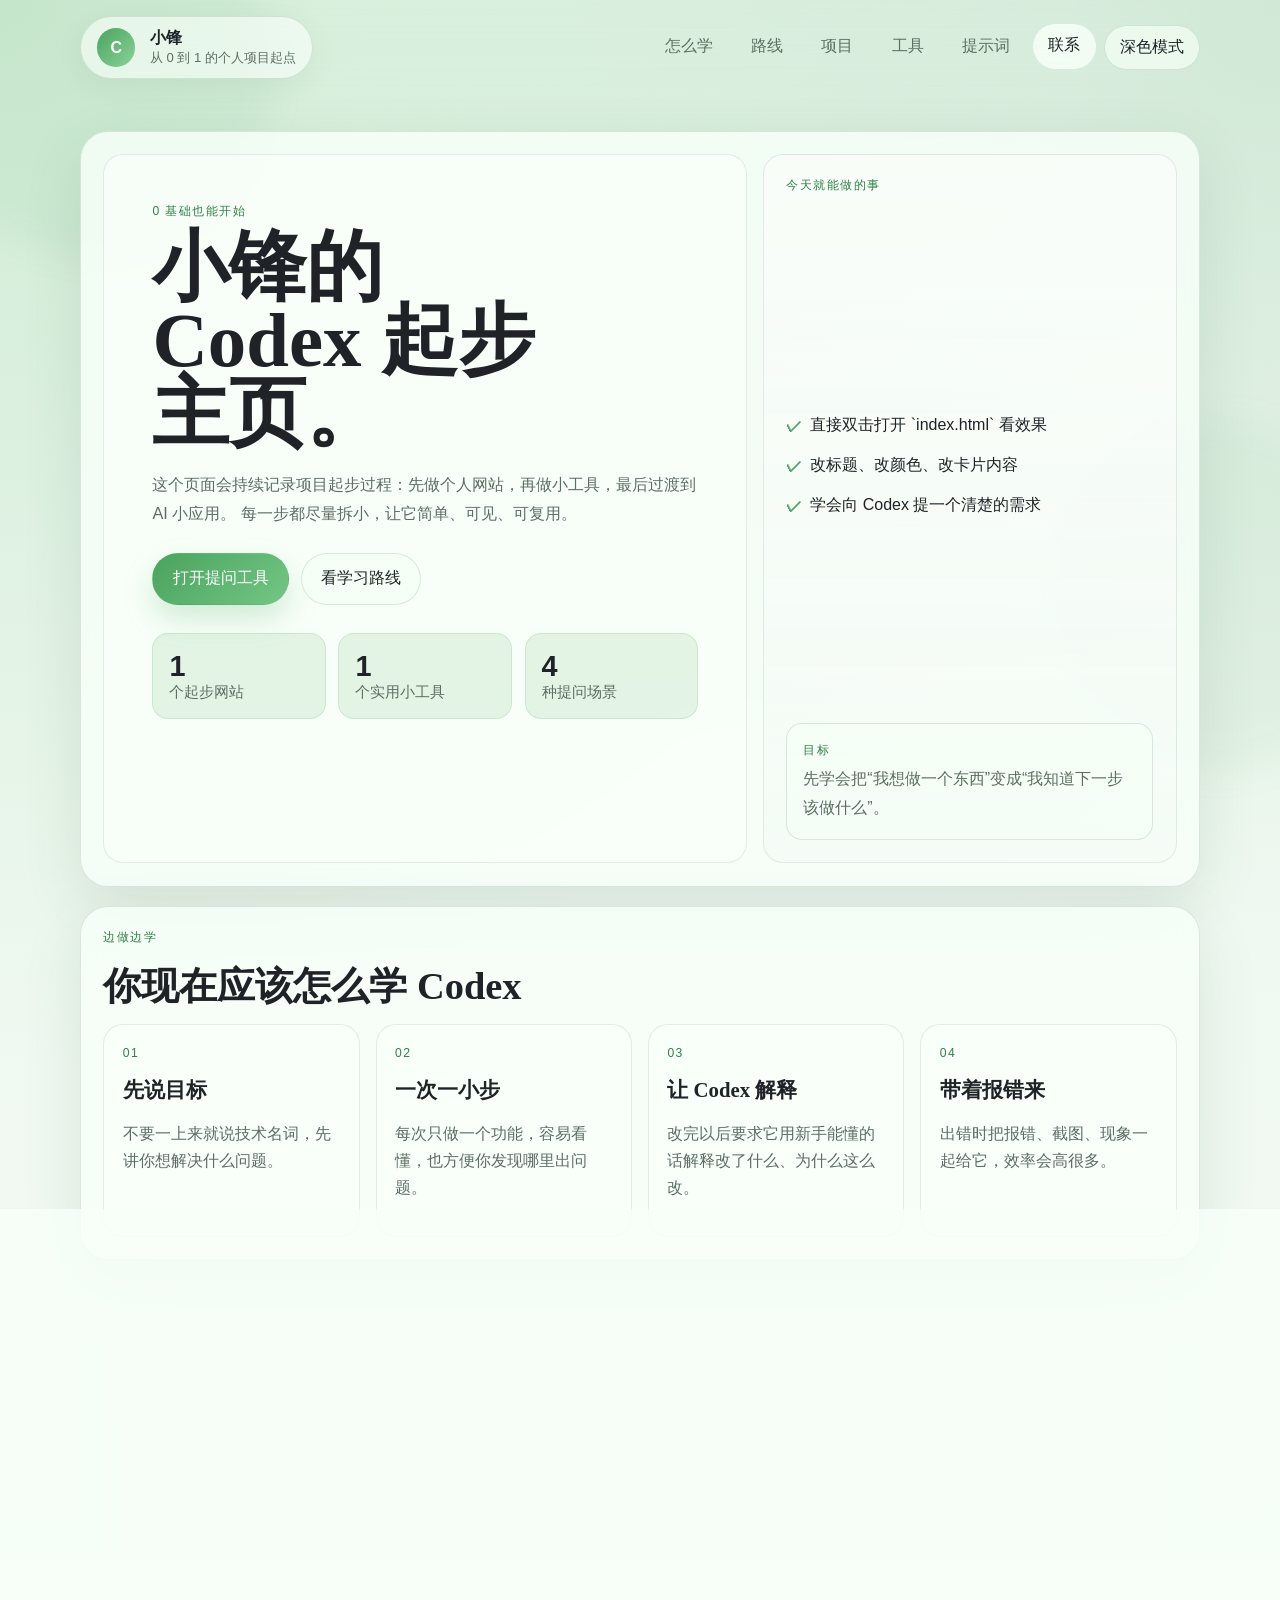
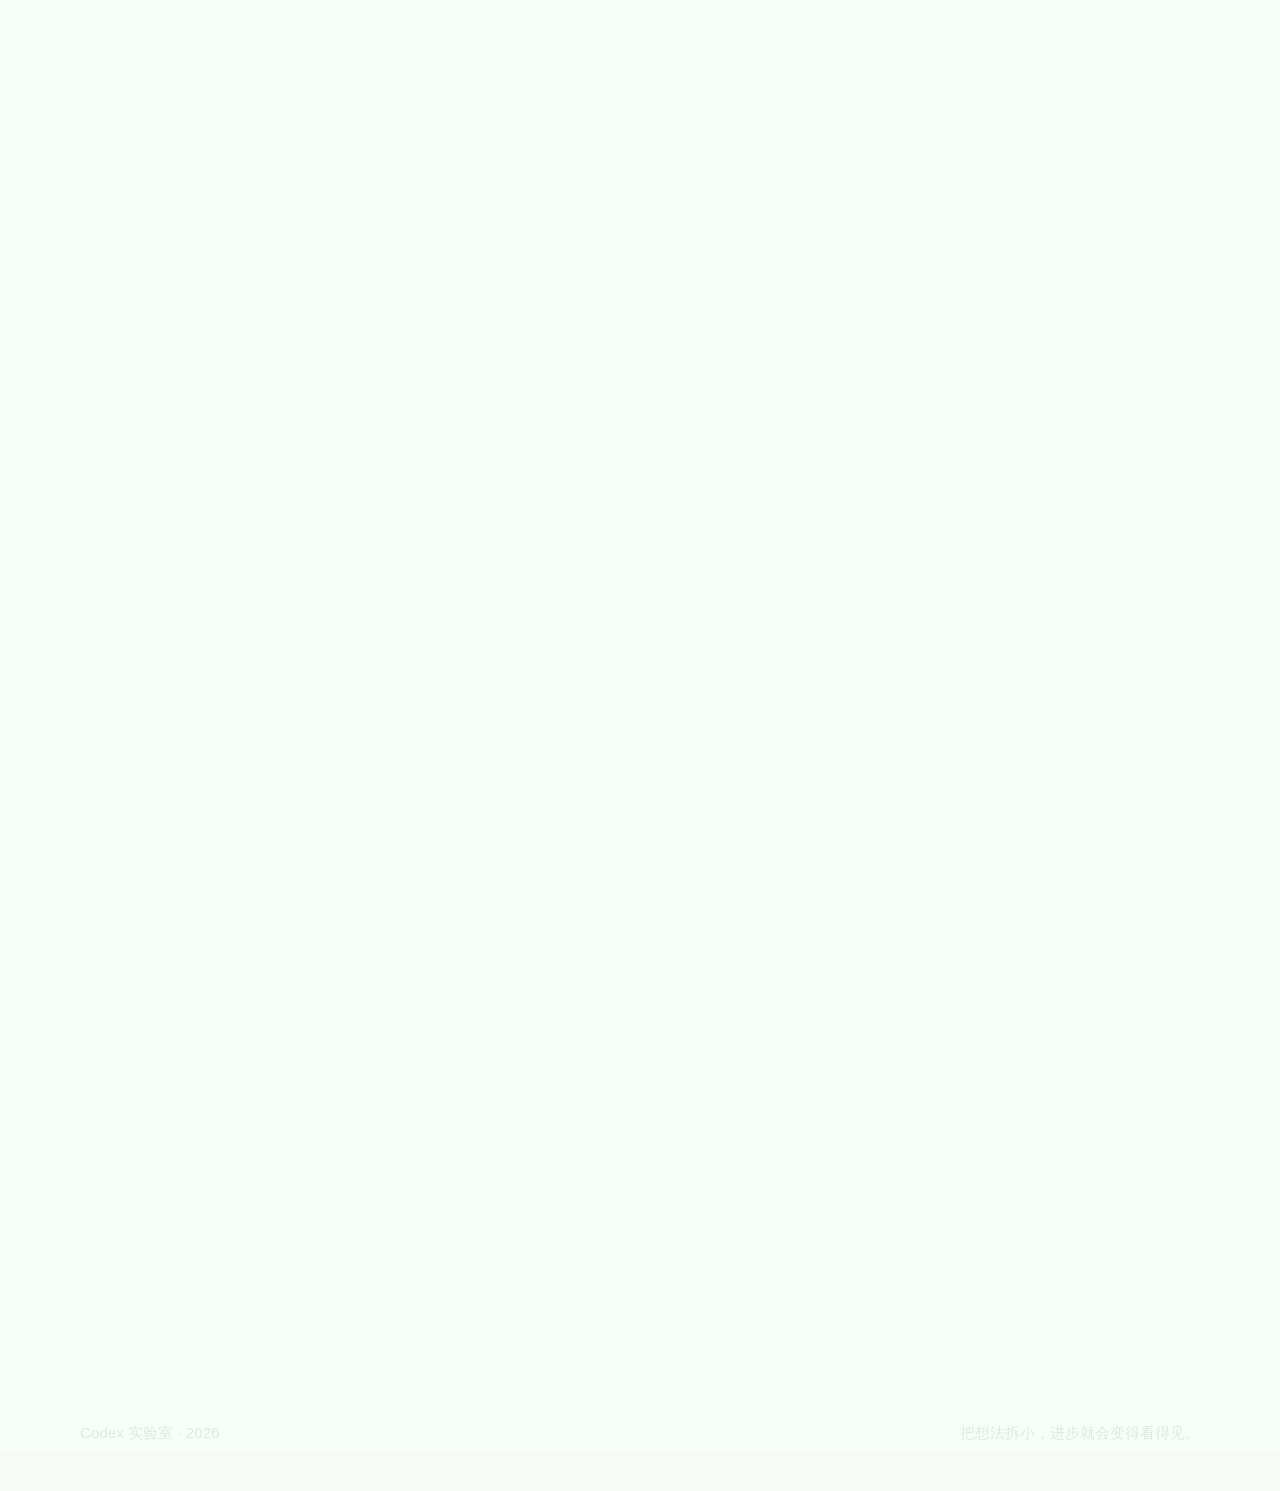
==== index.html @ beeeaec7 "first commit" ====
<!DOCTYPE html>
<html lang="zh-CN">
<head>
  <meta charset="UTF-8" />
  <meta name="viewport" content="width=device-width, initial-scale=1.0" />
  <title>小锋｜个人主页</title>
  <meta
    name="description"
    content="一个正在用 Codex 学习做项目的个人主页：从 0 基础开始，把想法变成能运行的东西。"
  />
  <script src="./theme.js"></script>
  <link rel="stylesheet" href="./style.css" />
</head>
<body>
  <header class="topbar">
    <a class="brand" href="#home">
      <span class="brand-mark">C</span>
      <span>
        <strong>小锋</strong>
        <small>从 0 到 1 的个人项目起点</small>
      </span>
    </a>

    <nav class="nav">
      <a href="#learn">怎么学</a>
      <a href="#roadmap">路线</a>
      <a href="#projects">项目</a>
      <a href="./codex-prompts.html">工具</a>
      <a href="#prompts">提示词</a>
      <a href="#contact">联系</a>
      <button class="theme-toggle" type="button" data-theme-toggle>深色模式</button>
    </nav>
  </header>

  <main id="home" class="shell">
    <section class="hero section">
      <div class="hero-copy">
        <p class="eyebrow">0 基础也能开始</p>
        <h1>小锋的 Codex 起步主页。</h1>
        <p class="hero-text">
          这个页面会持续记录项目起步过程：先做个人网站，再做小工具，最后过渡到 AI 小应用。
          每一步都尽量拆小，让它简单、可见、可复用。
        </p>

        <div class="hero-actions">
          <a class="button button--primary" href="./codex-prompts.html">打开提问工具</a>
          <a class="button button--ghost" href="#roadmap">看学习路线</a>
        </div>

        <div class="hero-stats">
          <article>
            <strong>1</strong>
            <span>个起步网站</span>
          </article>
          <article>
            <strong>1</strong>
            <span>个实用小工具</span>
          </article>
          <article>
            <strong>4</strong>
            <span>种提问场景</span>
          </article>
        </div>
      </div>

      <aside class="hero-panel">
        <p class="panel-label">今天就能做的事</p>
        <ul class="checklist">
          <li>直接双击打开 `index.html` 看效果</li>
          <li>改标题、改颜色、改卡片内容</li>
          <li>学会向 Codex 提一个清楚的需求</li>
        </ul>

        <div class="panel-note">
          <span>目标</span>
          <p>先学会把“我想做一个东西”变成“我知道下一步该做什么”。</p>
        </div>
      </aside>
    </section>

    <section id="learn" class="section">
      <div class="section-heading">
        <p class="eyebrow">边做边学</p>
        <h2>你现在应该怎么学 Codex</h2>
      </div>

      <div class="grid grid--4">
        <article class="card">
          <span class="card-kicker">01</span>
          <h3>先说目标</h3>
          <p>不要一上来就说技术名词，先讲你想解决什么问题。</p>
        </article>
        <article class="card">
          <span class="card-kicker">02</span>
          <h3>一次一小步</h3>
          <p>每次只做一个功能，容易看懂，也方便你发现哪里出问题。</p>
        </article>
        <article class="card">
          <span class="card-kicker">03</span>
          <h3>让 Codex 解释</h3>
          <p>改完以后要求它用新手能懂的话解释改了什么、为什么这么改。</p>
        </article>
        <article class="card">
          <span class="card-kicker">04</span>
          <h3>带着报错来</h3>
          <p>出错时把报错、截图、现象一起给它，效率会高很多。</p>
        </article>
      </div>
    </section>

    <section id="roadmap" class="section">
      <div class="section-heading">
        <p class="eyebrow">未来路线</p>
        <h2>先网站，再小工具，最后 AI 应用</h2>
      </div>

      <div class="timeline">
        <article class="timeline-card">
          <p class="timeline-step">阶段 1</p>
          <h3>个人网站 / 作品集</h3>
          <p>练习页面结构、样式、响应式和一点点交互，先把成就感做出来。</p>
        </article>
        <article class="timeline-card">
          <p class="timeline-step">阶段 2</p>
          <h3>个人效率工具</h3>
          <p>待办、番茄钟、记账页、灵感收集页，做真正能每天用的小功能。</p>
        </article>
        <article class="timeline-card">
          <p class="timeline-step">阶段 3</p>
          <h3>AI 小应用</h3>
          <p>先接一个模型能力，做输入到输出的最小闭环，再慢慢升级。</p>
        </article>
      </div>
    </section>

    <section id="projects" class="section">
      <div class="section-heading">
        <p class="eyebrow">项目展示区</p>
        <h2>以后你每完成一个想法，就往这里加一张卡</h2>
      </div>

      <div class="grid grid--3">
        <article class="project-card">
          <p class="project-tag">现在这个页面</p>
          <h3>Codex 实验室 v1</h3>
          <p>练习基础结构、视觉设计、文档说明和提示词沉淀。</p>
        </article>
        <a class="project-card project-card--link" href="./codex-prompts.html">
          <p class="project-tag">现在可用</p>
          <h3>Codex 提问模板工具</h3>
          <p>按场景生成更清楚的提问内容，还能直接复制并记住你上次填写的输入。</p>
          <span class="project-card__cta">打开工具</span>
        </a>
        <article class="project-card">
          <p class="project-tag">未来升级</p>
          <h3>AI 文案助手</h3>
          <p>输入一句话，生成总结、文案或建议，学习 API 和服务层组织。</p>
        </article>
      </div>
    </section>

    <section id="prompts" class="section">
      <div class="section-heading">
        <p class="eyebrow">可复用模板</p>
        <h2>把下面这些话，直接发给 Codex</h2>
      </div>

      <div class="prompt-list">
        <article class="prompt-card">
          <div class="prompt-head">
            <h3>加功能</h3>
            <button class="ghost-btn" data-copy="#prompt-feature">复制</button>
          </div>
          <pre id="prompt-feature">请在当前项目里新增一个功能：{功能名}。
目标是：{你想解决的问题}。
请先查看项目结构，给出简短计划，再开始修改。
改完后请告诉我每个文件做了什么。</pre>
        </article>

        <article class="prompt-card">
          <div class="prompt-head">
            <h3>改样式</h3>
            <button class="ghost-btn" data-copy="#prompt-style">复制</button>
          </div>
          <pre id="prompt-style">请把当前页面的视觉风格调整为：{风格描述}。
要求保留现有内容结构，只优化布局、颜色、字号和响应式表现。
请尽量让页面看起来更清晰、更有层次。</pre>
        </article>

        <article class="prompt-card">
          <div class="prompt-head">
            <h3>修 bug</h3>
            <button class="ghost-btn" data-copy="#prompt-bug">复制</button>
          </div>
          <pre id="prompt-bug">我遇到一个问题：
现象：{现象}
报错：{报错}
复现步骤：{步骤}
请先帮我分析可能原因，再给出最小修改。</pre>
        </article>

        <article class="prompt-card">
          <div class="prompt-head">
            <h3>解释代码</h3>
            <button class="ghost-btn" data-copy="#prompt-explain">复制</button>
          </div>
          <pre id="prompt-explain">请用适合 0 基础的方式解释这段代码：
1. 每个文件是做什么的
2. 关键变量和函数是什么意思
3. 我应该先看哪几处
4. 如果我要改它，最安全的入口在哪里</pre>
        </article>
      </div>
    </section>

    <section id="contact" class="section contact">
      <div class="section-heading">
        <p class="eyebrow">联系我</p>
        <h2>如果你想找到我，先发邮件就可以</h2>
      </div>

      <div class="contact-grid">
        <a class="contact-card" href="mailto:3510590836@qq.com">
          <span>邮箱</span>
          <strong>3510590836@qq.com</strong>
        </a>
        <article class="contact-card contact-card--hint" aria-label="外部链接后续补充">
          <span>外链</span>
          <strong>后续补充链接</strong>
        </article>
        <a class="contact-card" href="./codex-prompts.html">
          <span>工具</span>
          <strong>打开提问模板工具</strong>
        </a>
      </div>
    </section>
  </main>

  <footer class="footer">
    <p>Codex 实验室 · <span id="year"></span></p>
    <p>把想法拆小，进步就会变得看得见。</p>
  </footer>

  <script src="./script.js"></script>
</body>
</html>
---- style.css ----
:root {
  color-scheme: light;
  --bg: #edf8ee;
  --bg-deep: #d8ead8;
  --surface: rgba(247, 255, 248, 0.84);
  --surface-strong: #f5fff6;
  --text: #1f2328;
  --muted: #5c6e62;
  --border: rgba(39, 94, 55, 0.14);
  --accent: #4aa35f;
  --accent-strong: #2f7f45;
  --accent-soft: rgba(74, 163, 95, 0.12);
  --shadow: 0 20px 60px rgba(50, 93, 63, 0.12);
  --card-surface: rgba(250, 255, 250, 0.68);
  --card-border-soft: rgba(31, 35, 40, 0.09);
  --brand-bg: rgba(250, 255, 250, 0.62);
  --brand-shadow: 0 8px 30px rgba(43, 74, 52, 0.06);
  --brand-mark-end: #8ad39a;
  --nav-active-bg: rgba(245, 255, 246, 0.88);
  --button-primary-end: #74c685;
  --button-primary-shadow: 0 14px 30px rgba(74, 163, 95, 0.22);
  --button-ghost-bg: rgba(245, 255, 246, 0.7);
  --panel-note-bg: rgba(245, 255, 246, 0.82);
  --panel-overlay-top: rgba(255, 255, 255, 0.72);
  --panel-overlay-bottom: rgba(255, 255, 255, 0.5);
  --panel-overlay-accent-a: rgba(74, 163, 95, 0.08);
  --panel-overlay-accent-b: rgba(120, 198, 140, 0.08);
  --code-bg: #f3fbf4;
  --code-text: #33433a;
  --hint-bg: rgba(245, 255, 246, 0.42);
  --project-link-hover-border: rgba(74, 163, 95, 0.32);
  --project-link-hover-shadow: 0 18px 34px rgba(50, 93, 63, 0.12);
  --focus-ring: rgba(74, 163, 95, 0.22);
  --radius-xl: 28px;
  --radius-lg: 20px;
  --radius-md: 16px;
  --max-width: 1120px;
}

:root[data-theme="dark"] {
  color-scheme: dark;
  --bg: #0f1712;
  --bg-deep: #15241a;
  --surface: rgba(20, 31, 24, 0.84);
  --surface-strong: #18271d;
  --text: #edf5ee;
  --muted: #a5b8a9;
  --border: rgba(128, 194, 146, 0.18);
  --accent: #67c47c;
  --accent-strong: #9ce0aa;
  --accent-soft: rgba(103, 196, 124, 0.16);
  --shadow: 0 20px 60px rgba(0, 0, 0, 0.28);
  --card-surface: rgba(20, 31, 24, 0.92);
  --card-border-soft: rgba(128, 194, 146, 0.12);
  --brand-bg: rgba(19, 30, 23, 0.82);
  --brand-shadow: 0 8px 30px rgba(0, 0, 0, 0.24);
  --brand-mark-end: #4d9f63;
  --nav-active-bg: rgba(103, 196, 124, 0.14);
  --button-primary-end: #3f8b54;
  --button-primary-shadow: 0 14px 30px rgba(0, 0, 0, 0.24);
  --button-ghost-bg: rgba(103, 196, 124, 0.12);
  --panel-note-bg: rgba(103, 196, 124, 0.1);
  --panel-overlay-top: rgba(19, 30, 23, 0.82);
  --panel-overlay-bottom: rgba(19, 30, 23, 0.58);
  --panel-overlay-accent-a: rgba(103, 196, 124, 0.14);
  --panel-overlay-accent-b: rgba(74, 163, 95, 0.08);
  --code-bg: #16231a;
  --code-text: #d7e8da;
  --hint-bg: rgba(103, 196, 124, 0.08);
  --project-link-hover-border: rgba(103, 196, 124, 0.4);
  --project-link-hover-shadow: 0 18px 34px rgba(0, 0, 0, 0.24);
  --focus-ring: rgba(103, 196, 124, 0.26);
}

* {
  box-sizing: border-box;
}

html {
  scroll-behavior: smooth;
}

body {
  margin: 0;
  color: var(--text);
  background:
    radial-gradient(circle at top left, rgba(120, 198, 140, 0.26), transparent 32%),
    radial-gradient(circle at top right, rgba(94, 168, 117, 0.2), transparent 28%),
    linear-gradient(180deg, var(--bg) 0%, #f7fbf7 100%);
  font-family: "Trebuchet MS", "Lucida Grande", "Segoe UI", sans-serif;
  min-height: 100vh;
}

:root[data-theme="dark"] body {
  background:
    radial-gradient(circle at top left, rgba(67, 123, 82, 0.24), transparent 32%),
    radial-gradient(circle at top right, rgba(45, 86, 58, 0.22), transparent 28%),
    linear-gradient(180deg, var(--bg) 0%, #111a14 100%);
}

body::before,
body::after {
  content: "";
  position: fixed;
  inset: auto;
  width: 22rem;
  height: 22rem;
  border-radius: 50%;
  filter: blur(18px);
  opacity: 0.35;
  pointer-events: none;
  z-index: -1;
}

body::before {
  top: -6rem;
  left: -5rem;
  background: rgba(74, 163, 95, 0.2);
}

body::after {
  right: -7rem;
  bottom: 8rem;
  background: rgba(104, 182, 125, 0.18);
}

:root[data-theme="dark"] body::before {
  background: rgba(73, 143, 91, 0.16);
}

:root[data-theme="dark"] body::after {
  background: rgba(44, 93, 60, 0.2);
}

a {
  color: inherit;
  text-decoration: none;
}

.topbar,
.shell,
.footer {
  width: min(var(--max-width), calc(100% - 2rem));
  margin: 0 auto;
}

.topbar {
  position: sticky;
  top: 0;
  z-index: 10;
  display: flex;
  justify-content: space-between;
  align-items: center;
  gap: 1rem;
  padding: 1rem 0;
  backdrop-filter: blur(18px);
}

.brand {
  display: inline-flex;
  align-items: center;
  gap: 0.9rem;
  padding: 0.7rem 1rem;
  border: 1px solid var(--border);
  border-radius: 999px;
  background: var(--brand-bg);
  box-shadow: var(--brand-shadow);
}

.brand strong,
.section h1,
.section h2,
.section h3,
.timeline-card h3,
.project-card h3,
.prompt-card h3 {
  font-family: "Georgia", "Times New Roman", serif;
}

.brand strong {
  display: block;
  font-size: 1rem;
}

.brand small {
  display: block;
  color: var(--muted);
  font-size: 0.82rem;
}

.brand-mark {
  display: grid;
  place-items: center;
  width: 2.4rem;
  height: 2.4rem;
  border-radius: 50%;
  background: linear-gradient(135deg, var(--accent), var(--brand-mark-end));
  color: white;
  font-weight: 700;
}

.nav {
  display: flex;
  flex-wrap: wrap;
  justify-content: flex-end;
  gap: 0.5rem;
}

.nav a {
  padding: 0.7rem 0.95rem;
  border-radius: 999px;
  color: var(--muted);
  transition: background 160ms ease, color 160ms ease, transform 160ms ease;
}

.nav a:hover,
.nav a:focus-visible,
.nav a.is-active {
  background: var(--nav-active-bg);
  color: var(--text);
  transform: translateY(-1px);
}

.theme-toggle {
  padding: 0.7rem 0.95rem;
  border-radius: 999px;
  border: 1px solid var(--border);
  background: var(--button-ghost-bg);
  color: var(--text);
  cursor: pointer;
  transition: background 160ms ease, color 160ms ease, transform 160ms ease, border-color 160ms ease;
  font: inherit;
}

.theme-toggle:hover,
.theme-toggle:focus-visible {
  background: var(--nav-active-bg);
  transform: translateY(-1px);
}

.shell {
  padding: 1rem 0 3rem;
}

.section {
  margin-top: 1.2rem;
  padding: 1.4rem;
  border: 1px solid var(--border);
  border-radius: var(--radius-xl);
  background: var(--surface);
  box-shadow: var(--shadow);
  backdrop-filter: blur(16px);
}

.hero {
  display: grid;
  grid-template-columns: 1.4fr 0.9fr;
  gap: 1rem;
  align-items: stretch;
  min-height: calc(100vh - 9rem);
}

.hero-copy,
.hero-panel,
.card,
.timeline-card,
.project-card,
.prompt-card,
.contact-card {
  border: 1px solid var(--card-border-soft);
  background: var(--card-surface);
  border-radius: var(--radius-lg);
}

.hero-copy {
  padding: clamp(1.5rem, 4vw, 3rem);
}

.eyebrow,
.card-kicker,
.timeline-step,
.project-tag,
.panel-label,
.contact-card span {
  margin: 0 0 0.75rem;
  letter-spacing: 0.12em;
  text-transform: uppercase;
  font-size: 0.76rem;
  color: var(--accent-strong);
}

.section h1 {
  margin: 0;
  font-size: clamp(2.5rem, 6vw, 5rem);
  line-height: 0.95;
  max-width: 11ch;
}

.section h2 {
  margin: 0;
  font-size: clamp(1.8rem, 3vw, 2.7rem);
  line-height: 1.1;
}

.section h3 {
  margin: 0.25rem 0 0.55rem;
  font-size: 1.3rem;
}

.hero-text {
  max-width: 60ch;
  margin: 1.2rem 0 0;
  color: var(--muted);
  font-size: 1.02rem;
  line-height: 1.8;
}

.hero-actions {
  display: flex;
  flex-wrap: wrap;
  gap: 0.75rem;
  margin-top: 1.5rem;
}

.button,
.ghost-btn {
  display: inline-flex;
  align-items: center;
  justify-content: center;
  border-radius: 999px;
  border: 1px solid transparent;
  cursor: pointer;
  transition: transform 160ms ease, box-shadow 160ms ease, background 160ms ease;
  font: inherit;
}

.button {
  padding: 0.9rem 1.2rem;
}

.button--primary {
  background: linear-gradient(135deg, var(--accent), var(--button-primary-end));
  color: white;
  box-shadow: var(--button-primary-shadow);
}

.button--ghost {
  background: var(--button-ghost-bg);
  border-color: var(--border);
}

.button:hover,
.button:focus-visible,
.ghost-btn:hover,
.ghost-btn:focus-visible {
  transform: translateY(-1px);
}

.hero-stats {
  display: grid;
  grid-template-columns: repeat(3, minmax(0, 1fr));
  gap: 0.8rem;
  margin-top: 1.8rem;
}

.hero-stats article {
  padding: 1rem;
  border-radius: var(--radius-md);
  background: var(--accent-soft);
  border: 1px solid rgba(74, 163, 95, 0.16);
}

.hero-stats strong {
  display: block;
  font-size: 1.8rem;
}

.hero-stats span {
  color: var(--muted);
  font-size: 0.92rem;
}

.hero-panel {
  display: flex;
  flex-direction: column;
  justify-content: space-between;
  gap: 1rem;
  padding: 1.4rem;
  background:
    linear-gradient(180deg, var(--panel-overlay-top), var(--panel-overlay-bottom)),
    linear-gradient(135deg, var(--panel-overlay-accent-a), var(--panel-overlay-accent-b));
}

.checklist {
  list-style: none;
  padding: 0;
  margin: 0;
  display: grid;
  gap: 0.8rem;
}

.checklist li {
  padding-left: 1.5rem;
  position: relative;
  line-height: 1.7;
  color: var(--text);
}

.checklist li::before {
  content: "✓";
  position: absolute;
  left: 0;
  top: 0.05rem;
  color: var(--accent);
  font-weight: 700;
}

.panel-note {
  padding: 1rem;
  border-radius: var(--radius-md);
  background: var(--panel-note-bg);
  border: 1px solid var(--border);
}

.panel-note span {
  color: var(--accent-strong);
  font-size: 0.78rem;
  letter-spacing: 0.14em;
  text-transform: uppercase;
}

.panel-note p {
  margin: 0.4rem 0 0;
  color: var(--muted);
  line-height: 1.8;
}

.section-heading {
  display: grid;
  gap: 0.45rem;
  margin-bottom: 1rem;
}

.grid {
  display: grid;
  gap: 1rem;
}

.grid--4 {
  grid-template-columns: repeat(4, minmax(0, 1fr));
}

.grid--3 {
  grid-template-columns: repeat(3, minmax(0, 1fr));
}

.card,
.timeline-card,
.project-card,
.prompt-card,
.contact-card {
  padding: 1.15rem;
}

.card p,
.timeline-card p,
.project-card p,
.prompt-card p,
.contact-card strong,
.contact-card p {
  color: var(--muted);
  line-height: 1.7;
}

.card-kicker,
.timeline-step,
.project-tag {
  display: inline-block;
}

.timeline {
  display: grid;
  grid-template-columns: repeat(3, minmax(0, 1fr));
  gap: 1rem;
}

.timeline-card {
  position: relative;
  overflow: hidden;
}

.timeline-card::after {
  content: "";
  position: absolute;
  inset: auto -20% -30% auto;
  width: 9rem;
  height: 9rem;
  border-radius: 50%;
  background: radial-gradient(circle, rgba(74, 163, 95, 0.18), transparent 65%);
}

.project-card {
  min-height: 13rem;
  display: flex;
  flex-direction: column;
  justify-content: space-between;
}

.project-card--link {
  transition: transform 160ms ease, box-shadow 160ms ease, border-color 160ms ease;
}

.project-card--link:hover,
.project-card--link:focus-visible {
  transform: translateY(-3px);
  border-color: var(--project-link-hover-border);
  box-shadow: var(--project-link-hover-shadow);
}

.project-card__cta {
  display: inline-flex;
  align-items: center;
  justify-content: center;
  width: fit-content;
  padding: 0.45rem 0.8rem;
  border-radius: 999px;
  background: var(--accent-soft);
  color: var(--accent-strong);
  font-size: 0.9rem;
}

.prompt-list {
  display: grid;
  grid-template-columns: repeat(2, minmax(0, 1fr));
  gap: 1rem;
}

.prompt-card pre {
  margin: 0;
  padding: 1rem;
  border-radius: var(--radius-md);
  background: var(--code-bg);
  border: 1px solid rgba(31, 35, 40, 0.08);
  color: var(--code-text);
  white-space: pre-wrap;
  line-height: 1.7;
  font-family: "SFMono-Regular", Consolas, "Liberation Mono", monospace;
  font-size: 0.9rem;
}

.prompt-head {
  display: flex;
  justify-content: space-between;
  align-items: center;
  gap: 1rem;
  margin-bottom: 0.8rem;
}

.ghost-btn {
  padding: 0.55rem 0.9rem;
  background: var(--button-ghost-bg);
  border-color: var(--border);
  color: var(--text);
}

.contact-grid {
  display: grid;
  grid-template-columns: repeat(3, minmax(0, 1fr));
  gap: 1rem;
}

.contact-card {
  display: grid;
  gap: 0.4rem;
  min-height: 8rem;
  place-content: center;
  text-align: center;
}

.contact-card--hint {
  background: var(--hint-bg);
  border-style: dashed;
  opacity: 0.8;
}

.contact-card strong {
  color: var(--text);
  font-size: 1rem;
}

.footer {
  padding: 1.2rem 0 2rem;
  display: flex;
  justify-content: space-between;
  gap: 1rem;
  color: var(--muted);
  font-size: 0.95rem;
}

.reveal {
  opacity: 0;
  transform: translateY(14px);
  transition: opacity 600ms ease, transform 600ms ease;
}

.reveal.is-visible {
  opacity: 1;
  transform: translateY(0);
}

@media (max-width: 980px) {
  .hero,
  .grid--4,
  .grid--3,
  .timeline,
  .prompt-list,
  .contact-grid {
    grid-template-columns: 1fr 1fr;
  }

  .hero {
    min-height: auto;
  }
}

@media (max-width: 720px) {
  .topbar {
    flex-direction: column;
    align-items: stretch;
  }

  .nav {
    justify-content: flex-start;
  }

  .hero,
  .grid--4,
  .grid--3,
  .timeline,
  .prompt-list,
  .contact-grid,
  .hero-stats,
  .footer {
    grid-template-columns: 1fr;
  }

  .hero-copy,
  .hero-panel,
  .section {
    padding: 1rem;
  }

  .section h1 {
    max-width: none;
    font-size: clamp(2.3rem, 12vw, 3.6rem);
  }

  .footer {
    display: grid;
  }
}

@media (prefers-reduced-motion: reduce) {
  html {
    scroll-behavior: auto;
  }

  *,
  *::before,
  *::after {
    animation: none !important;
    transition: none !important;
  }
}
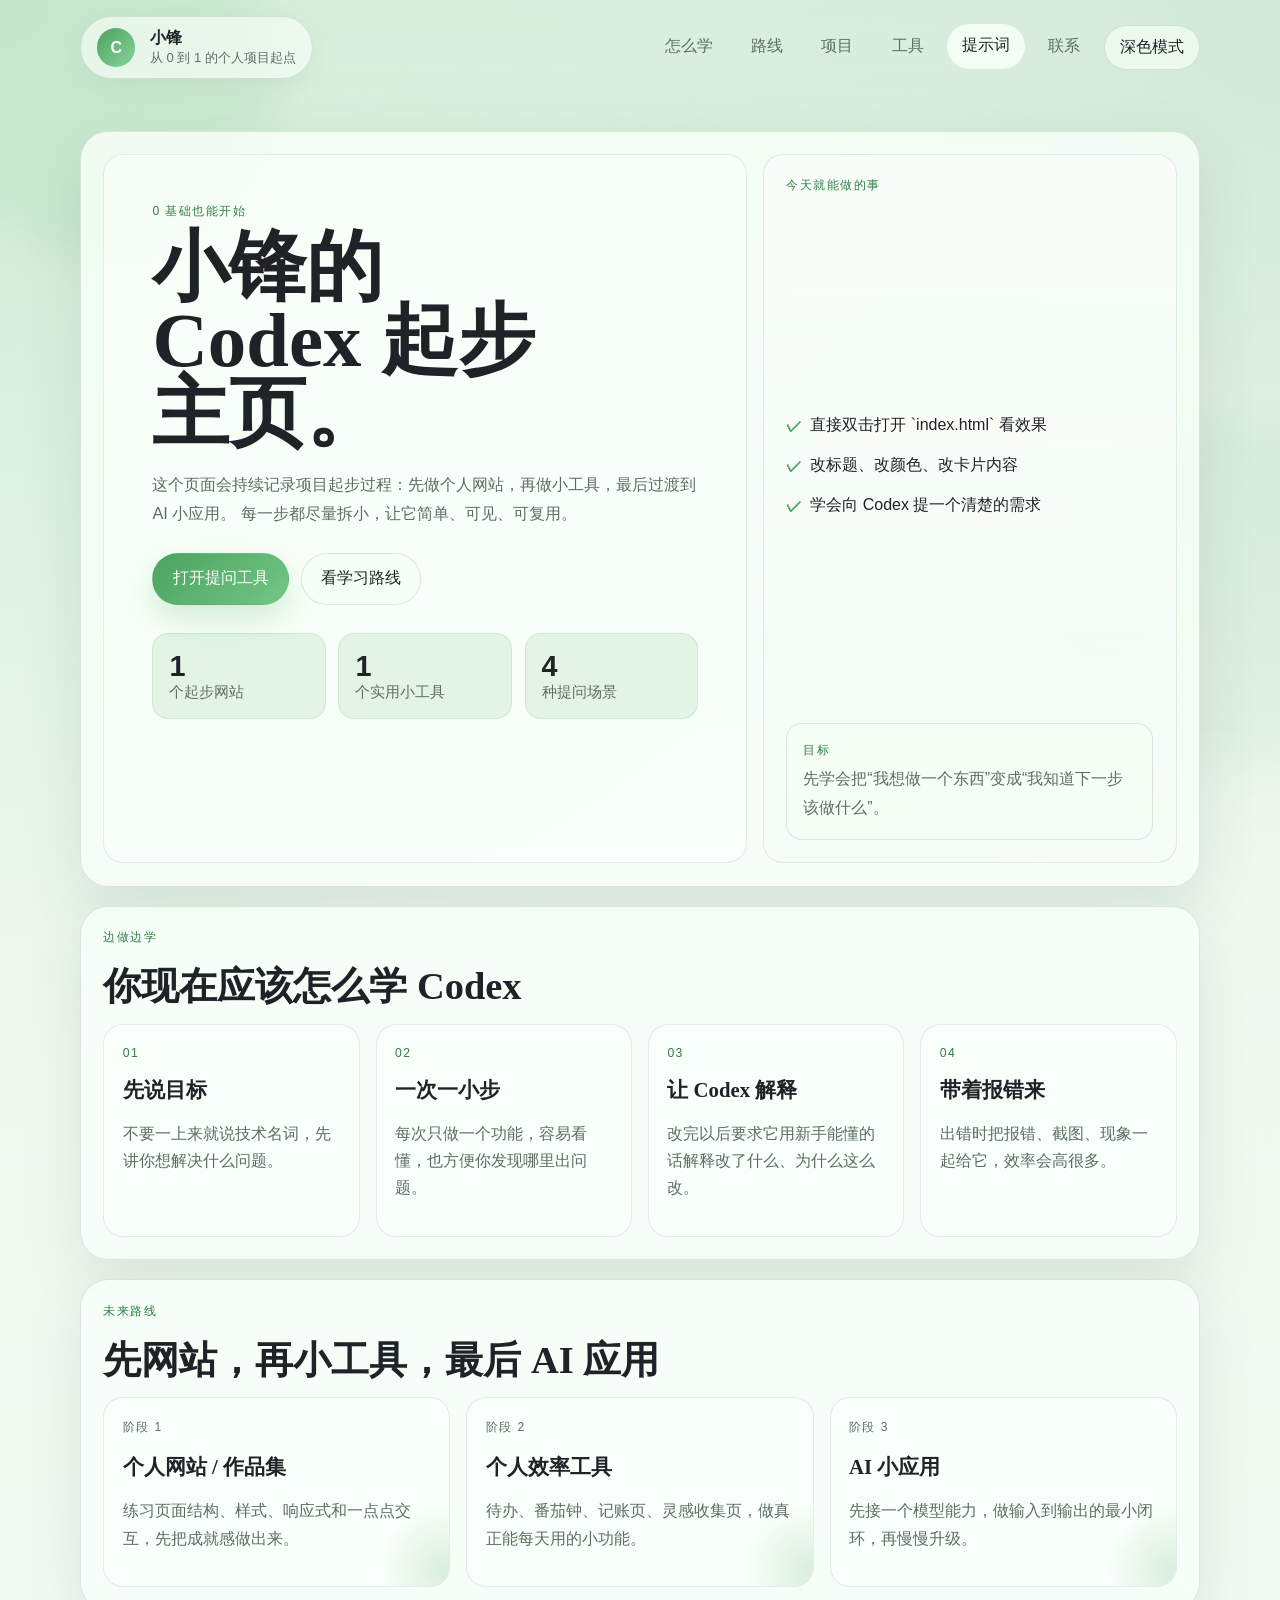
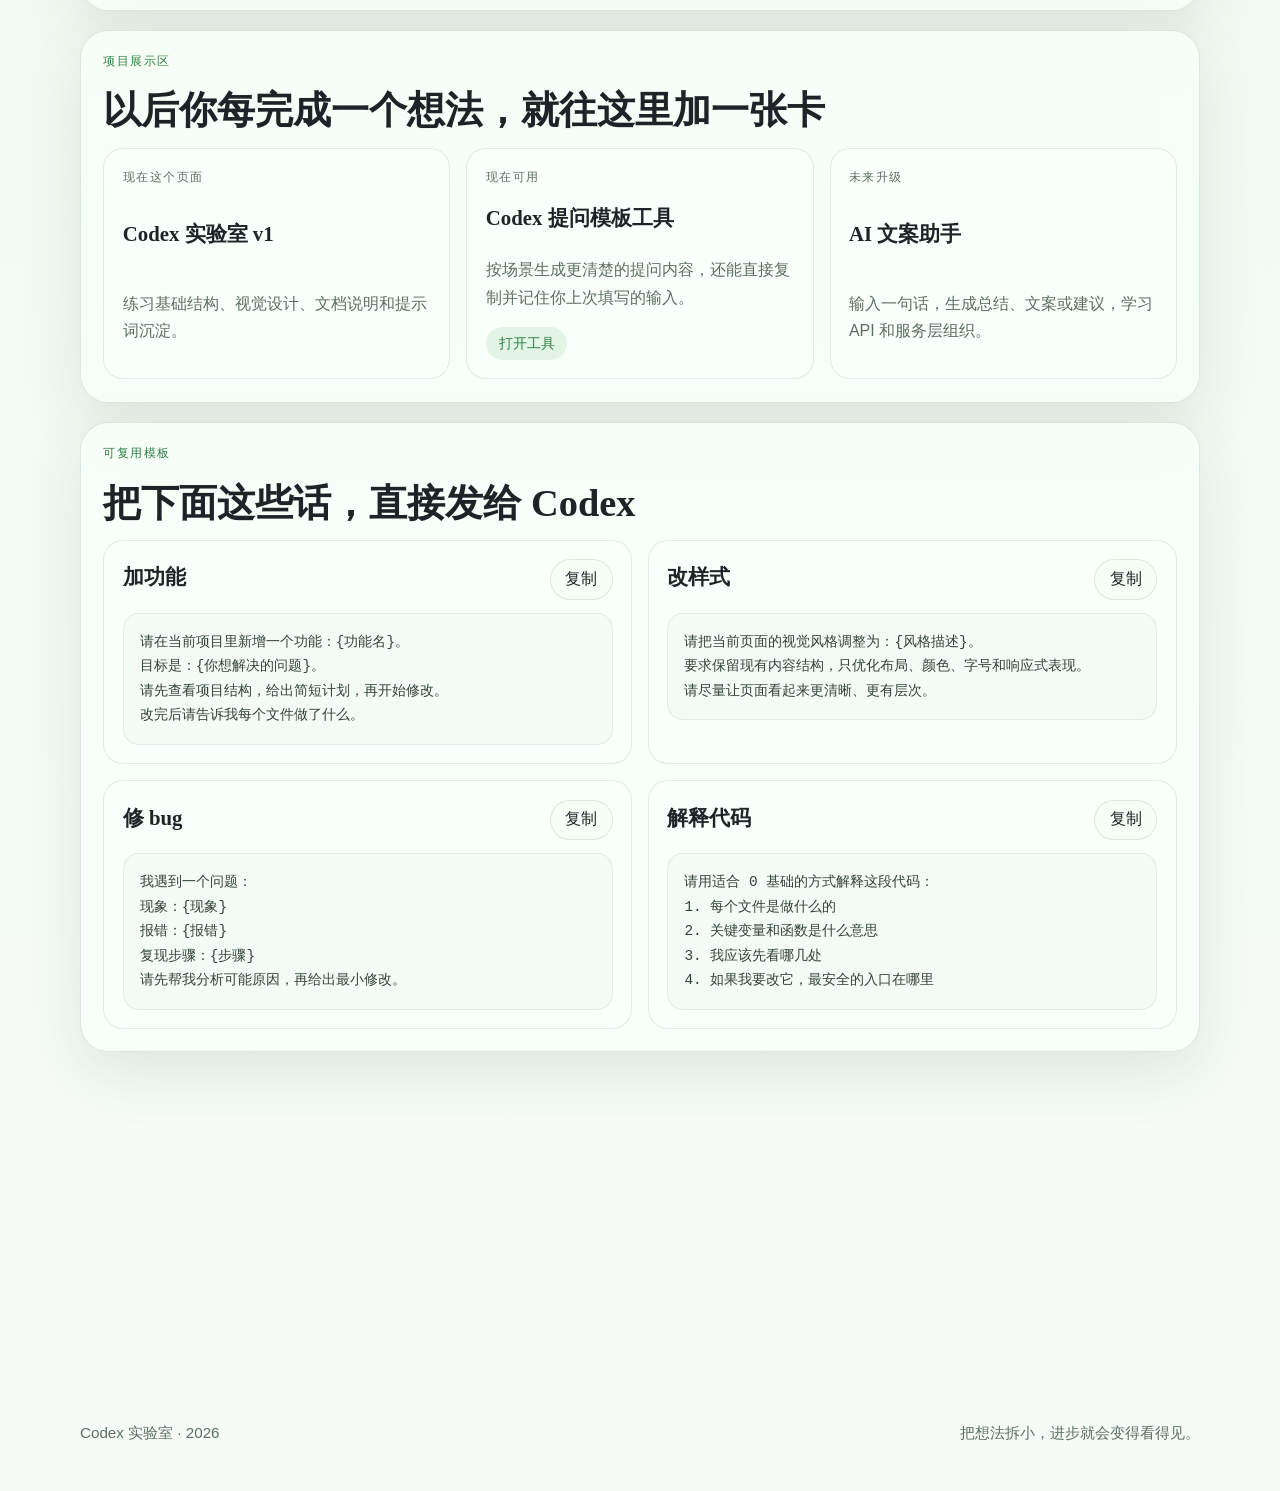
==== commit dd0ccb61: "add github links" ====
--- a/index.html
+++ b/index.html
@@ -224,10 +224,10 @@
           <span>邮箱</span>
           <strong>3510590836@qq.com</strong>
         </a>
-        <article class="contact-card contact-card--hint" aria-label="外部链接后续补充">
-          <span>外链</span>
-          <strong>后续补充链接</strong>
-        </article>
+        <a class="contact-card" href="https://github.com/xiao-feng-code" target="_blank" rel="noreferrer">
+          <span>GitHub</span>
+          <strong>xiao-feng-code</strong>
+        </a>
         <a class="contact-card" href="./codex-prompts.html">
           <span>工具</span>
           <strong>打开提问模板工具</strong>
